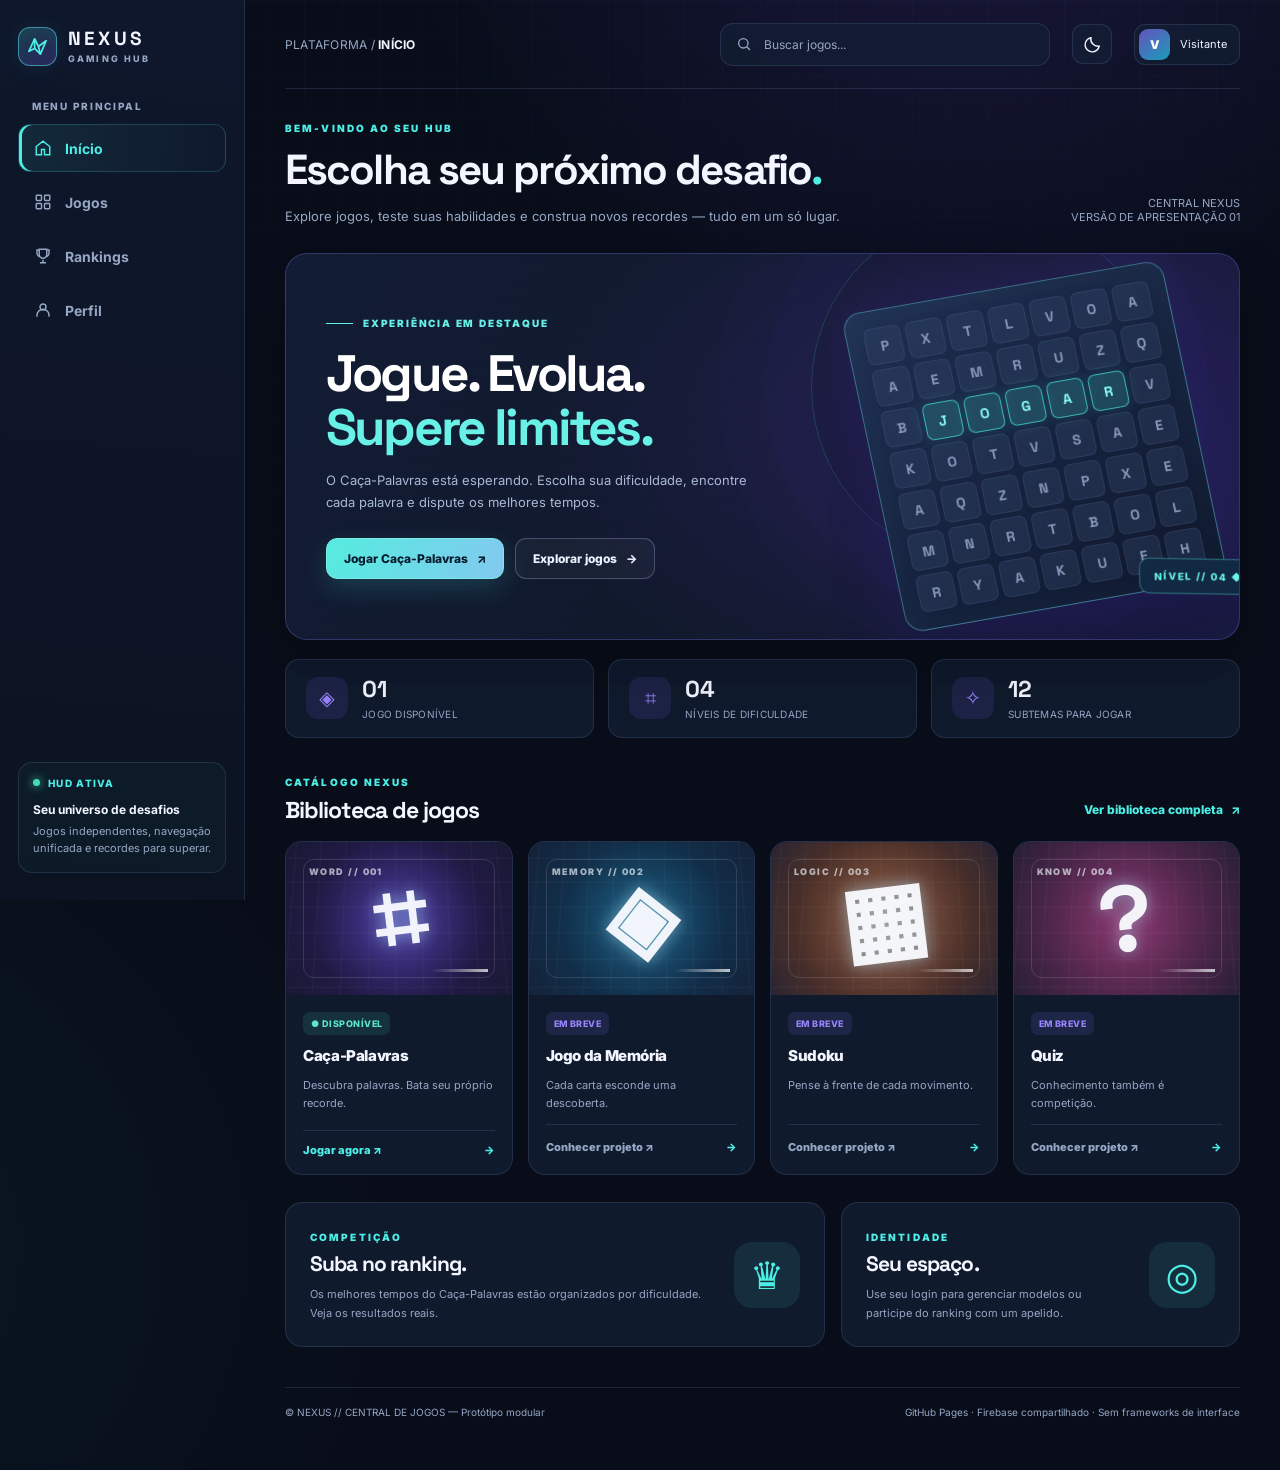
==== index.html @ eb3fa425 "Add files via upload" ====
<!DOCTYPE html>
<html lang="pt-BR" data-mode="dark">
<head>
  <meta charset="UTF-8">
  <meta name="viewport" content="width=device-width, initial-scale=1">
  <meta name="theme-color" content="#080d19">
  <meta name="description" content="Central de Jogos Nexus: desafios, raciocínio e rankings. Jogue Caça-Palavras e conheça os próximos jogos.">
  <title>NEXUS | Central de Jogos</title>
  <link rel="stylesheet" href="./assets/css/hud.css">
  <script>
    // Preserva links antigos de modelos salvos, que antes abriam na raiz.
    const legacy = new URL(location.href);
    if (legacy.searchParams.has('modelo')) {
      const destination = new URL('./jogos/caca-palavras/', legacy);
      destination.search = legacy.search;
      destination.hash = legacy.hash;
      location.replace(destination.href);
    }
  </script>
</head>
<body>
  <div class="shell">
    <aside class="sidebar" aria-label="Navegação principal">
      <a class="logo" href="#inicio" aria-label="NEXUS, voltar ao início">
        <span class="logo-mark" aria-hidden="true">
          <svg viewBox="0 0 24 24" fill="none" stroke-width="1.8" stroke-linejoin="round"><path d="M3 17 9 4l4 8 8-6-6 14-6-6-6 3Z"/><path d="M9 4v10M13 12l2 8"/></svg>
        </span>
        <span class="logo-copy"><strong>NEXUS</strong><small>GAMING HUB</small></span>
      </a>

      <div>
        <div class="side-label">MENU PRINCIPAL</div>
        <nav class="side-menu" aria-label="Seções da central">
          <a class="nav-link active" data-page="inicio" href="#inicio" aria-current="page"><svg viewBox="0 0 24 24"><path d="m3 10 9-7 9 7v11h-7v-7h-4v7H3Z"/></svg> Início</a>
          <a class="nav-link" data-page="jogos" href="#jogos"><svg viewBox="0 0 24 24"><rect x="3" y="3" width="7" height="7" rx="1"/><rect x="14" y="3" width="7" height="7" rx="1"/><rect x="3" y="14" width="7" height="7" rx="1"/><rect x="14" y="14" width="7" height="7" rx="1"/></svg> Jogos</a>
          <a class="nav-link" data-page="ranking" href="#ranking"><svg viewBox="0 0 24 24"><path d="M8 21h8M12 17v4M7 4H4v4a5 5 0 0 0 5 5M17 4h3v4a5 5 0 0 1-5 5M7 3h10v7a5 5 0 0 1-10 0Z"/></svg> Rankings</a>
          <a class="nav-link" data-page="perfil" href="#perfil"><svg viewBox="0 0 24 24"><circle cx="12" cy="8" r="4"/><path d="M4 21v-2a8 8 0 0 1 16 0v2"/></svg> Perfil</a>
        </nav>
      </div>

      <div class="sidebar-foot">
        <div class="online">HUD ATIVA</div>
        <strong>Seu universo de desafios</strong>
        <p>Jogos independentes, navegação unificada e recordes para superar.</p>
      </div>
    </aside>

    <div class="main-panel">
      <header class="topbar">
        <a class="logo mobile-logo" href="#inicio" aria-label="NEXUS, início">
          <span class="logo-mark" aria-hidden="true"><svg viewBox="0 0 24 24" fill="none" stroke-width="1.8"><path d="M3 17 9 4l4 8 8-6-6 14-6-6-6 3Z"/></svg></span>
          <span class="logo-copy"><strong>NEXUS</strong><small>GAMING HUB</small></span>
        </a>
        <div class="breadcrumb">PLATAFORMA <span aria-hidden="true">/</span> <strong id="current-crumb">INÍCIO</strong></div>
        <label class="top-search" for="search-games">
          <svg viewBox="0 0 24 24" aria-hidden="true"><circle cx="11" cy="11" r="7"/><path d="m16 16 5 5"/></svg>
          <input id="search-games" type="search" autocomplete="off" placeholder="Buscar jogos..." aria-label="Buscar jogos no catálogo">
        </label>
        <button class="icon-btn" id="theme-toggle" title="Alternar tema" aria-label="Alternar tema claro ou escuro"><svg viewBox="0 0 24 24" aria-hidden="true"><path d="M20.5 14A9 9 0 0 1 10 3.5 9 9 0 1 0 20.5 14Z"/></svg></button>
        <a class="user-pill" href="#perfil" title="Ver perfil"><span class="avatar" id="mini-avatar">V</span><span id="mini-username">Visitante</span></a>
      </header>

      <main id="content">
        <!-- ===================== INÍCIO ===================== -->
        <section class="page" id="view-inicio" data-view="inicio" aria-labelledby="start-title">
          <div class="welcome-top">
            <div>
              <div class="eyebrow">BEM-VINDO AO SEU HUB</div>
              <h1 class="page-title" id="start-title">Escolha seu próximo desafio<span style="color:var(--cyan)">.</span></h1>
              <p class="page-sub">Explore jogos, teste suas habilidades e construa novos recordes — tudo em um só lugar.</p>
            </div>
            <span class="date-chip">CENTRAL NEXUS<br>VERSÃO DE APRESENTAÇÃO 01</span>
          </div>

          <section class="hero" aria-label="Jogo em destaque">
            <div class="hero-content">
              <div class="hero-kicker"><span></span> EXPERIÊNCIA EM DESTAQUE</div>
              <h2>Jogue. Evolua.<br><em>Supere limites.</em></h2>
              <p>O Caça-Palavras está esperando. Escolha sua dificuldade, encontre cada palavra e dispute os melhores tempos.</p>
              <div class="hero-buttons">
                <a class="btn btn-primary" href="./jogos/caca-palavras/">Jogar Caça-Palavras <span aria-hidden="true">↗</span></a>
                <a class="btn btn-outline" href="#jogos">Explorar jogos <span aria-hidden="true">→</span></a>
              </div>
            </div>
            <div class="hero-scene" aria-hidden="true">
              <div class="hero-board-wrap">
                <div class="hero-board" id="hero-board"></div>
                <div class="board-tag">NÍVEL // 04 <span aria-hidden="true">◆</span></div>
              </div>
            </div>
          </section>

          <div class="stats" aria-label="Números da plataforma">
            <div class="stat"><span class="stat-ico">◈</span><span><strong>01</strong><small>JOGO DISPONÍVEL</small></span></div>
            <div class="stat"><span class="stat-ico">⌗</span><span><strong>04</strong><small>NÍVEIS DE DIFICULDADE</small></span></div>
            <div class="stat"><span class="stat-ico">✧</span><span><strong>12</strong><small>SUBTEMAS PARA JOGAR</small></span></div>
          </div>

          <div class="section-head">
            <div><span class="eyebrow">CATÁLOGO NEXUS</span><h2>Biblioteca de jogos</h2></div>
            <a href="#jogos" class="link-btn">Ver biblioteca completa <span aria-hidden="true">↗</span></a>
          </div>
          <div class="game-grid" id="home-game-grid"></div>

          <div class="home-lower">
            <a class="callout" href="#ranking"><div><span class="eyebrow">COMPETIÇÃO</span><h3>Suba no ranking.</h3><p>Os melhores tempos do Caça-Palavras estão organizados por dificuldade. Veja os resultados reais.</p></div><span class="callout-icon" aria-hidden="true">♛</span></a>
            <a class="callout" href="#perfil"><div><span class="eyebrow">IDENTIDADE</span><h3>Seu espaço.</h3><p>Use seu login para gerenciar modelos ou participe do ranking com um apelido.</p></div><span class="callout-icon" aria-hidden="true">◎</span></a>
          </div>
        </section>

        <!-- ===================== BIBLIOTECA ===================== -->
        <section class="page" id="view-jogos" data-view="jogos" aria-labelledby="games-title" hidden>
          <span class="eyebrow">CATÁLOGO // 004</span>
          <h1 class="page-title" id="games-title">Biblioteca de jogos<span style="color:var(--cyan)">.</span></h1>
          <p class="page-sub">Escolha um jogo disponível ou conheça o que estamos planejando. Cada jogo funciona em seu próprio módulo.</p>
          <div class="filter-row" id="category-filters" aria-label="Filtrar jogos por categoria"></div>
          <p id="catalog-count" class="results-note" aria-live="polite"></p>
          <div class="game-grid" id="catalog-game-grid"></div>
          <div class="empty-box" id="catalog-empty" hidden>Nenhum jogo corresponde à pesquisa. Experimente outra palavra.</div>
        </section>

        <!-- ===================== RANKING ===================== -->
        <section class="page" id="view-ranking" data-view="ranking" aria-labelledby="rank-title" hidden>
          <span class="eyebrow">COMPETIÇÃO // CAÇA-PALAVRAS</span>
          <h1 class="page-title" id="rank-title">Hall da fama<span style="color:var(--cyan)">.</span></h1>
          <p class="page-sub">Consulte os melhores tempos do Caça-Palavras por dificuldade. O placar é consultado no Firebase, sem dados fictícios.</p>
          <div class="rank-controls" id="rank-controls" aria-label="Dificuldade do ranking">
            <button type="button" class="rank-tab" data-level="facil">Fácil</button>
            <button type="button" class="rank-tab active" data-level="medio">Médio</button>
            <button type="button" class="rank-tab" data-level="dificil">Difícil</button>
            <button type="button" class="rank-tab" data-level="extremo">Extremo</button>
          </div>
          <div class="rank-layout">
            <div class="rank-table" aria-live="polite">
              <div class="rank-row head"><span>#</span><span>Participante</span><span style="text-align:right">Tempo</span></div>
              <div id="rank-body"><p class="feedback">Selecione um nível para consultar os recordes.</p></div>
            </div>
            <aside class="rank-note"><span class="eyebrow">COMO PARTICIPAR</span><h3>Seu melhor tempo conta.</h3><p>Entre no Caça-Palavras, escolha um nível, ative o cronômetro e conclua a partida. Depois informe seu apelido para registrar seu melhor resultado.</p><a class="btn btn-primary" href="./jogos/caca-palavras/">Abrir Caça-Palavras ↗</a><button type="button" id="rank-refresh" class="btn" style="margin-left:5px">↻ Atualizar</button><p id="rank-status" class="results-note" role="status"></p></aside>
          </div>
        </section>

        <!-- ===================== PERFIL ===================== -->
        <section class="page" id="view-perfil" data-view="perfil" aria-labelledby="profile-title" hidden>
          <span class="eyebrow">ACESSO // IDENTIDADE</span>
          <h1 class="page-title" id="profile-title">Meu perfil<span style="color:var(--cyan)">.</span></h1>
          <p class="page-sub">A autenticação do Firebase é compartilhada com o Caça-Palavras no mesmo domínio.</p>
          <div class="profile-panel">
            <div class="profile-avatar" id="profile-avatar">V</div>
            <h2 id="profile-name">Visitante</h2>
            <p id="profile-desc">Você pode jogar livremente sem conta. Para salvar modelos, use seu login no Caça-Palavras; para disputar o ranking, basta informar um apelido após vencer com cronômetro.</p>
            <div class="profile-actions"><a href="./jogos/caca-palavras/" class="btn btn-primary">Abrir Caça-Palavras ↗</a><button class="btn" id="profile-refresh" type="button">↻ Consultar sessão</button></div>
            <p class="results-note" id="profile-status" role="status"></p>
          </div>
        </section>
      </main>

      <footer class="footerline"><span>© NEXUS // CENTRAL DE JOGOS — Protótipo modular</span><span>GitHub Pages · Firebase compartilhado · Sem frameworks de interface</span></footer>
    </div>
  </div>

  <dialog id="game-modal" aria-labelledby="modal-title">
    <span class="eyebrow" id="modal-kicker">EXPANSÃO NEXUS</span>
    <h2 id="modal-title">Novo jogo</h2>
    <p id="modal-description"></p>
    <p><strong>Este módulo ainda está em planejamento.</strong> O cartão apresenta o conceito, mas não simula um jogo inexistente.</p>
    <form method="dialog"><button class="btn btn-primary" value="close">Entendido</button></form>
  </dialog>

  <script type="module" src="./assets/js/app.js"></script>
</body>
</html>
---- assets/css/hud.css ----
@import url('https://fonts.googleapis.com/css2?family=Inter:wght@400;500;600;700;800;900&family=Space+Grotesk:wght@400;500;600;700&display=swap');
:root {
  color-scheme: dark;
  --bg: #080d19;
  --panel: #111b2e;
  --panel2:#152039;
  --surface:rgba(19,31,52,.76);
  --border:rgba(122,151,204,.18);
  --text:#f4f6ff;
  --muted:#96a7c4;
  --cyan:#4ceee6;
  --purple:#9983ff;
  --pink:#f970bd;
  --glow:rgba(76,238,230,.18);
  --shadow:0 25px 60px rgba(0,0,0,.20);
}
:root[data-mode='light'] {
  color-scheme:light;
  --bg:#f2f5ff;
  --panel:#ffffff;
  --panel2:#f5f8ff;
  --surface:rgba(255,255,255,.90);
  --border:rgba(70,90,135,.18);
  --text:#14203c;
  --muted:#667999;
  --cyan:#007b83;
  --purple:#6850dc;
  --pink:#ba3380;
  --glow:rgba(53,82,179,.1);
  --shadow:0 15px 35px rgba(24,42,93,.08);
}
* {box-sizing:border-box}
html {scroll-behavior:smooth}
body {
  margin:0; min-height:100vh; font-family:Inter,system-ui,Arial,sans-serif;
  background:var(--bg); color:var(--text); font-size:14px;
  background-image:radial-gradient(ellipse 70% 60% at 75% -14%,rgba(119,77,239,.18),transparent 65%),radial-gradient(ellipse 70% 55% at -18% 85%,rgba(18,216,209,.055),transparent 70%);
}
body::before {
  content:"";position:fixed;inset:0;pointer-events:none;z-index:-1;
  background:linear-gradient(rgba(91,126,209,.035) 1px,transparent 1px),linear-gradient(90deg,rgba(91,126,209,.035) 1px,transparent 1px);
  background-size:38px 38px;mask-image:linear-gradient(to bottom,black,transparent 90%);
}
a {color:inherit;text-decoration:none}
button,input {font:inherit}
button {cursor:pointer}
button:disabled {cursor:default;opacity:.6}
[hidden] {display:none!important}
:focus-visible {outline:2px solid var(--cyan);outline-offset:4px}
button {border:0}
.eyebrow {color:var(--cyan);font-size:10px;font-weight:900;letter-spacing:.21em;text-transform:uppercase}
.logo {display:flex;align-items:center;gap:11px;flex-shrink:0}
.logo-mark {width:39px;height:39px;border:1px solid rgba(94,239,255,.5);border-radius:12px;display:grid;place-items:center;background:linear-gradient(160deg,rgba(76,238,230,.19),rgba(135,77,255,.22));box-shadow:inset 0 0 15px rgba(76,238,230,.06),0 0 25px rgba(76,238,230,.08)}
.logo-mark svg {width:23px;height:23px;stroke:var(--cyan)}
.logo-copy strong {font-family:'Space Grotesk',Inter,sans-serif;font-size:19px;font-weight:700;letter-spacing:.17em;line-height:1;display:block}
.logo-copy small {font-size:9px;font-weight:800;color:var(--muted);letter-spacing:.24em}
.shell {display:grid;grid-template-columns:245px minmax(0,1fr);min-height:100vh}
.sidebar {position:sticky;top:0;height:100vh;padding:27px 18px;display:flex;flex-direction:column;gap:34px;background:linear-gradient(185deg,rgba(15,24,44,.96),rgba(12,19,34,.96));border-right:1px solid var(--border);z-index:5}
:root[data-mode='light'] .sidebar {background:rgba(255,255,255,.95)}
.side-label {color:var(--muted);font-size:10px;letter-spacing:.17em;font-weight:800;padding:0 14px;margin-bottom:12px}
.side-menu {display:grid;gap:6px}
.nav-link {display:flex;align-items:center;gap:13px;padding:14px 15px;border:1px solid transparent;border-radius:12px;color:var(--muted);font-weight:700;transition:background .2s,color .2s,border-color .2s}
.nav-link svg {width:18px;height:18px;stroke:currentColor;fill:none;stroke-width:1.9;flex-shrink:0}
.nav-link:hover {background:rgba(136,129,255,.08);color:var(--text)}
.nav-link.active {color:var(--cyan);border-color:rgba(76,238,230,.19);background:linear-gradient(90deg,rgba(76,238,230,.09),rgba(76,238,230,.015));box-shadow:inset 3px 0 var(--cyan)}
.sidebar-foot {margin-top:auto;border:1px solid var(--border);border-radius:14px;background:rgba(76,238,230,.035);padding:14px}
.sidebar-foot strong {display:block;font-size:12px;margin-bottom:6px}
.sidebar-foot p {color:var(--muted);font-size:11px;line-height:1.6;margin:0}
.online {display:flex;align-items:center;gap:8px;color:var(--cyan);font-size:10px;font-weight:800;letter-spacing:.13em;margin-bottom:13px}
.online::before {content:"";width:7px;height:7px;background:#40deb2;box-shadow:0 0 10px #40deb2;border-radius:50%}
.main-panel {min-width:0;max-width:1500px;width:100%;margin:0 auto;padding:0 40px 52px}
.topbar {height:89px;display:flex;align-items:center;gap:22px;border-bottom:1px solid var(--border)}
.mobile-logo {display:none}
.breadcrumb {font-size:12px;color:var(--muted);letter-spacing:.02em;white-space:nowrap}
.breadcrumb strong {color:var(--text);font-weight:700}
.top-search {display:flex;gap:10px;align-items:center;margin-left:auto;width:min(330px,36vw);padding:12px 15px;background:var(--surface);border:1px solid var(--border);border-radius:13px;color:var(--muted);transition:border-color .2s}
.top-search:focus-within {border-color:var(--cyan)}
.top-search svg {width:16px;height:16px;stroke:currentColor;fill:none;stroke-width:2;flex-shrink:0}
.top-search input {min-width:0;width:100%;background:transparent;border:0;outline:none;color:var(--text);font-size:12px}
.top-search input::placeholder {color:var(--muted)}
.icon-btn {width:40px;height:40px;display:grid;place-items:center;border-radius:11px;color:var(--text);background:var(--surface);border:1px solid var(--border);transition:transform .2s,border-color .2s}
.icon-btn:hover {border-color:var(--cyan);transform:translateY(-2px)}
.icon-btn svg {width:19px;height:19px;stroke:currentColor;stroke-width:1.8;fill:none}
.user-pill {display:flex;align-items:center;gap:10px;padding:4px 12px 4px 4px;background:var(--surface);border:1px solid var(--border);border-radius:11px;color:var(--text);font-size:11px;white-space:nowrap}
.avatar {height:31px;width:31px;display:grid;place-items:center;border-radius:9px;background:linear-gradient(145deg,#6452bd,#1b9dba);font-size:12px;font-weight:900;color:white}
.page {padding-top:33px}
.page-title {font-family:'Space Grotesk',Inter,sans-serif;font-weight:700;letter-spacing:-.045em;font-size:clamp(28px,3.4vw,42px);margin:9px 0 9px}
.page-sub {color:var(--muted);font-size:13px;line-height:1.75;margin:0;max-width:670px}
.welcome-top {display:flex;justify-content:space-between;align-items:end;gap:20px;margin-bottom:25px}
.date-chip {color:var(--muted);font-size:11px;text-align:right;padding-bottom:4px}
.hero {position:relative;overflow:hidden;min-height:340px;border:1px solid rgba(111,117,221,.32);border-radius:22px;background:radial-gradient(ellipse 80% 120% at 81% 47%,rgba(92,45,183,.30),transparent 68%),linear-gradient(120deg,#121c34,#101829 65%,#141a39);box-shadow:var(--shadow);display:grid;grid-template-columns:minmax(0,1.14fr) minmax(260px,.86fr)}
.hero::before {content:"";position:absolute;inset:0;pointer-events:none;background:repeating-linear-gradient(0deg,transparent,transparent 4px,rgba(90,147,237,.018) 5px);}
.hero::after {content:"";position:absolute;width:350px;height:350px;border:1px solid rgba(76,238,230,.17);border-radius:50%;right:8%;top:-11%;box-shadow:0 0 0 46px rgba(85,88,228,.025),0 0 0 94px rgba(85,88,228,.015);pointer-events:none}
.hero-content {position:relative;z-index:2;padding:42px 0 38px 40px;display:flex;flex-direction:column;justify-content:center;align-items:flex-start}
.hero-kicker {display:flex;align-items:center;gap:10px;color:#67eee8;font-weight:900;font-size:10px;letter-spacing:.18em}
.hero-kicker span {display:block;width:27px;height:1px;background:#67eee8}
.hero h2 {font-family:'Space Grotesk',Inter,sans-serif;color:#fff;font-size:clamp(34px,4vw,60px);letter-spacing:-.055em;line-height:1.04;margin:18px 0 15px;max-width:570px}
.hero h2 em {font-style:normal;color:#69f0e7}
.hero p {color:#a9b8d4;line-height:1.7;font-size:13px;max-width:440px;margin:0 0 25px}
.hero-buttons {display:flex;gap:11px;flex-wrap:wrap}
.btn {display:inline-flex;justify-content:center;align-items:center;gap:9px;padding:12px 17px;border-radius:11px;border:1px solid var(--border);background:var(--surface);color:var(--text);font-size:12px;font-weight:800;transition:transform .2s,box-shadow .2s,background .2s}
.btn:hover {transform:translateY(-2px)}
.btn-primary {background:linear-gradient(110deg,#55ecdf,#82c9ef);border-color:#7cebe7;color:#051c2e;box-shadow:0 9px 26px rgba(65,222,217,.18)}
.btn-outline {background:rgba(255,255,255,.035);border-color:rgba(170,184,236,.30);color:#ebf2ff}
.hero-scene {position:relative;z-index:1;display:grid;place-items:center;perspective:900px;min-width:0;overflow:hidden}
.hero-board-wrap {position:relative;transform:rotate(-11deg) skew(1deg,1deg);animation:float 7s ease-in-out infinite;filter:drop-shadow(0 25px 44px rgba(5,0,34,.44));margin:30px}
.hero-board {display:grid;grid-template-columns:repeat(7,1fr);gap:5px;padding:17px;border:1px solid rgba(115,233,253,.40);border-radius:18px;background:linear-gradient(145deg,rgba(32,48,83,.98),rgba(15,23,43,.98));box-shadow:inset 0 0 36px rgba(82,214,255,.05),0 0 65px rgba(124,98,255,.16)}
.hero-board span {height:37px;width:37px;display:grid;place-items:center;border-radius:7px;border:1px solid rgba(126,156,199,.12);background:rgba(52,72,107,.35);font:800 14px 'Space Grotesk',sans-serif;color:#8899bb}
.hero-board span.hit {background:rgba(72,240,228,.18);border:1px solid rgba(72,240,228,.65);color:#8bfff7;box-shadow:0 0 17px rgba(72,240,228,.14)}
.board-tag {position:absolute;bottom:-12px;right:-30px;border:1px solid rgba(88,242,230,.38);background:#122943;color:#68f6ea;border-radius:10px;padding:11px 14px;font:800 10px Inter,sans-serif;letter-spacing:.14em;white-space:nowrap;transform:rotate(11deg)}
.stats {display:grid;grid-template-columns:repeat(3,minmax(0,1fr));gap:14px;margin:19px 0 34px}
.stat {display:flex;align-items:center;gap:14px;border:1px solid var(--border);border-radius:14px;padding:17px 20px;background:var(--surface)}
.stat-ico {width:42px;height:42px;display:grid;place-items:center;border-radius:12px;background:rgba(125,99,234,.13);color:var(--purple);font-size:20px;flex-shrink:0}
.stat strong {font-family:'Space Grotesk',sans-serif;display:block;font-size:23px;line-height:1.1}
.stat small {display:block;color:var(--muted);font-size:10px;letter-spacing:.025em;margin-top:6px}
.section-head {display:flex;align-items:end;justify-content:space-between;gap:12px;margin-bottom:16px}
.section-head h2 {font-family:'Space Grotesk',sans-serif;font-size:23px;letter-spacing:-.04em;margin:6px 0 0}
.section-head .section-caption {font-size:11px;color:var(--muted)}
.link-btn {display:inline-flex;gap:8px;align-items:center;color:var(--cyan);font-size:12px;font-weight:800;border:0;background:none;padding:8px 0}
.game-grid {display:grid;grid-template-columns:repeat(4,minmax(0,1fr));gap:15px}
.game-card {overflow:hidden;border:1px solid var(--border);border-radius:17px;background:var(--surface);transition:transform .22s,border-color .22s,box-shadow .22s;display:flex;flex-direction:column;min-width:0}
.game-card:hover {transform:translateY(-6px);border-color:rgba(129,179,244,.43);box-shadow:0 18px 35px rgba(0,0,0,.17)}
.game-cover {height:153px;position:relative;overflow:hidden;display:grid;place-items:center;isolation:isolate}
.game-cover::before {content:"";position:absolute;inset:0;background:linear-gradient(rgba(255,255,255,.045) 1px,transparent 1px),linear-gradient(90deg,rgba(255,255,255,.045) 1px,transparent 1px);background-size:22px 22px;transform:perspective(300px) rotateX(13deg) scale(1.2);opacity:.6;z-index:-1}
.game-cover::after {content:"";position:absolute;inset:17px;border:1px solid rgba(255,255,255,.13);border-radius:11px;pointer-events:none}
.game-cover.violet {background:radial-gradient(circle at 50% 52%,#4b399f,#211a44 62%,#181832)}
.game-cover.cyan {background:radial-gradient(circle at 50% 52%,#135b78,#122d48 62%,#142138)}
.game-cover.orange {background:radial-gradient(circle at 50% 52%,#91582f,#4b3029 62%,#282332)}
.game-cover.pink {background:radial-gradient(circle at 50% 52%,#8c366b,#482548 62%,#271e34)}
.game-cover .glyph {font-family:'Space Grotesk',sans-serif;font-weight:700;font-size:93px;line-height:1;color:rgba(250,251,255,.95);text-shadow:0 0 16px rgba(173,235,255,.52),0 0 55px rgba(160,148,255,.26);transform:rotate(-7deg)}
.game-cover .mini-code {position:absolute;top:24px;left:23px;color:rgba(244,250,255,.65);font-size:9px;font-weight:900;letter-spacing:.16em}
.game-cover .cover-bar {position:absolute;bottom:23px;right:24px;width:56px;height:3px;background:linear-gradient(90deg,transparent,rgba(255,255,255,.72))}
.game-card-body {padding:17px;display:flex;flex-direction:column;gap:11px;flex:1}
.card-meta {display:flex;align-items:center;justify-content:space-between;gap:6px}
.chip {display:inline-flex;align-items:center;gap:6px;font-weight:800;font-size:9px;letter-spacing:.05em;padding:6px 8px;border-radius:7px;background:rgba(135,132,255,.12);color:var(--purple)}
.chip.live {color:#5de7c9;background:rgba(77,240,190,.11)}
.game-card h3 {font-size:15px;font-weight:850;letter-spacing:-.025em;margin:0}
.game-card p {font-size:11px;line-height:1.65;color:var(--muted);min-height:37px;margin:0}
.game-action {margin-top:auto;display:flex;align-items:center;justify-content:space-between;gap:8px;border-top:1px solid var(--border);padding-top:12px;color:var(--cyan);font-size:11px;font-weight:850}
.game-action button {background:transparent;color:inherit;border:0;font:inherit;padding:3px 0;cursor:pointer;text-align:left}
.game-action .soon {color:var(--muted)}
.home-lower {display:grid;grid-template-columns:minmax(0,1.15fr) minmax(250px,.85fr);gap:16px;margin-top:27px}
.callout {position:relative;overflow:hidden;border:1px solid var(--border);background:var(--surface);border-radius:17px;padding:24px;display:flex;align-items:center;justify-content:space-between;gap:20px}
.callout h3 {font-family:'Space Grotesk',sans-serif;margin:6px 0 8px;font-size:21px;letter-spacing:-.04em}
.callout p {color:var(--muted);line-height:1.7;font-size:11px;max-width:400px;margin:0}
.callout-icon {display:grid;place-items:center;min-width:66px;height:66px;border-radius:18px;background:rgba(75,236,228,.09);font-size:38px;color:var(--cyan)}
.callout:hover {border-color:rgba(76,238,230,.32)}
.footerline {margin-top:40px;padding-top:18px;border-top:1px solid var(--border);display:flex;justify-content:space-between;gap:16px;flex-wrap:wrap;color:var(--muted);font-size:10px}
/* Biblioteca */
.filter-row {display:flex;align-items:center;flex-wrap:wrap;gap:9px;margin:24px 0 19px}
.filter-btn {background:var(--surface);border:1px solid var(--border);border-radius:10px;padding:10px 15px;color:var(--muted);font-size:11px;font-weight:800;transition:background .2s}
.filter-btn.active {color:var(--bg);background:var(--cyan);border-color:var(--cyan)}
.results-note {font-size:11px;color:var(--muted);margin:0 0 14px}
.empty-box {padding:40px 20px;text-align:center;color:var(--muted);border:1px dashed var(--border);border-radius:14px}
/* Ranking */
.rank-controls {display:flex;gap:9px;flex-wrap:wrap;margin:24px 0 18px}
.rank-tab {padding:10px 17px;border:1px solid var(--border);border-radius:10px;background:var(--surface);color:var(--muted);font-weight:800;font-size:12px}
.rank-tab.active {border-color:var(--cyan);color:var(--cyan);background:rgba(76,238,230,.07)}
.rank-layout {display:grid;grid-template-columns:minmax(0,1fr) 280px;gap:18px}
.rank-table {background:var(--surface);border:1px solid var(--border);border-radius:16px;overflow:hidden;min-height:165px}
.rank-row {display:grid;grid-template-columns:55px minmax(0,1fr) 115px;gap:16px;align-items:center;padding:16px 20px;border-bottom:1px solid var(--border)}
.rank-row:last-child {border-bottom:0}
.rank-row strong {font-size:13px}
.rank-row .place {font-size:17px;text-align:center;color:var(--cyan);font-weight:900}
.rank-row small {color:var(--muted);font-size:10px;display:block;margin-top:5px;line-height:1.5}
.rank-row .time {text-align:right;font-weight:900;white-space:nowrap}
.rank-row.head {background:var(--panel2);font-size:10px;color:var(--muted);text-transform:uppercase;letter-spacing:.1em;font-weight:800;min-height:45px;padding:12px 20px}
.rank-note {background:var(--surface);border:1px solid var(--border);border-radius:16px;padding:20px;align-self:start}
.rank-note h3 {font-family:'Space Grotesk',sans-serif;font-size:18px;margin:8px 0 10px}
.rank-note p {color:var(--muted);font-size:12px;line-height:1.7}
.feedback {padding:24px;color:var(--muted);font-size:12px;line-height:1.7}
.feedback.error {color:#ff98b5}
/* Perfil */
.profile-panel {max-width:680px;border:1px solid var(--border);border-radius:18px;padding:28px;background:var(--surface);margin-top:23px}
.profile-avatar {height:65px;width:65px;border-radius:18px;background:linear-gradient(130deg,#5b42a7,#1e7e9b);color:white;display:grid;place-items:center;font-size:25px;font-weight:900;margin-bottom:19px}
.profile-panel h2 {font-size:22px;margin:0 0 8px}
.profile-panel p {color:var(--muted);line-height:1.7;font-size:12px}
.profile-actions {display:flex;flex-wrap:wrap;gap:10px;margin-top:22px}
/* Modal */
dialog {width:min(500px,calc(100vw - 28px));background:var(--panel);color:var(--text);border:1px solid rgba(117,229,241,.28);border-radius:20px;box-shadow:0 30px 120px rgba(0,0,0,.5);padding:30px}
dialog::backdrop {background:rgba(1,5,14,.76);backdrop-filter:blur(5px)}
dialog h2 {font-family:'Space Grotesk',sans-serif;font-size:27px;margin:11px 0}
dialog p {color:var(--muted);line-height:1.7;font-size:12px}
dialog .btn {margin-top:14px}
/* Adaptativo */
@media(max-width:1200px) {
  .main-panel {padding:0 27px 40px}
  .game-grid {grid-template-columns:repeat(2,minmax(0,1fr))}
  .game-cover {height:160px}
}
@media(max-width:850px) {
  .shell {display:block}
  .sidebar {position:relative;height:auto;padding:17px 22px;gap:12px;border-right:0;border-bottom:1px solid var(--border)}
  .sidebar>.logo {display:none}
  .side-label,.sidebar-foot {display:none}
  .side-menu {display:flex;gap:5px;overflow:auto}
  .nav-link {padding:10px 12px;white-space:nowrap;font-size:11px}
  .nav-link svg {width:15px;height:15px}
  .main-panel {padding:0 23px 40px}
  .topbar {height:73px}
  .mobile-logo {display:flex}
  .breadcrumb {display:none}
  .top-search {margin-left:auto}
}
@media(max-width:640px) {
  .main-panel {padding:0 15px 34px}
  .topbar {gap:9px}
  .mobile-logo .logo-copy {display:none}
  .mobile-logo .logo-mark {height:36px;width:36px}
  .top-search {width:100%;flex:1;padding:10px}
  .top-search input {font-size:11px}
  .user-pill span:last-child {display:none}
  .user-pill {padding:4px}
  .user-pill .avatar {height:28px;width:28px}
  .icon-btn {height:37px;width:37px}
  .page {padding-top:25px}
  .welcome-top {align-items:start}
  .date-chip {display:none}
  .hero {grid-template-columns:1fr;min-height:0}
  .hero-content {padding:28px 24px}
  .hero h2 {font-size:39px}
  .hero-scene {height:230px;margin-top:-28px}
  .hero-board-wrap {transform:scale(.73) rotate(-10deg);margin:0}
  .stats {grid-template-columns:1fr;gap:9px}
  .stat {padding:13px 17px}
  .game-grid {grid-template-columns:repeat(2,minmax(0,1fr));gap:10px}
  .game-cover {height:135px}
  .game-cover .glyph {font-size:75px}
  .game-card-body {padding:12px;gap:8px}
  .game-card h3 {font-size:13px}
  .game-card p {font-size:10px}
  .home-lower,.rank-layout {grid-template-columns:1fr}
  .callout {padding:18px}
  .rank-row {grid-template-columns:36px minmax(0,1fr) 70px;gap:7px;padding:13px 11px}
  .rank-row .time {font-size:12px}
}
@media(max-width:380px) {
  .game-grid {grid-template-columns:1fr}
  .game-cover {height:150px}
  .nav-link {font-size:10px;gap:7px}
}
@keyframes float {50% {transform:translateY(-12px) rotate(-11deg) skew(1deg,1deg)}}
@media(prefers-reduced-motion:reduce) {*,*::before,*::after {scroll-behavior:auto!important;animation-duration:.01ms!important;transition-duration:.01ms!important}}
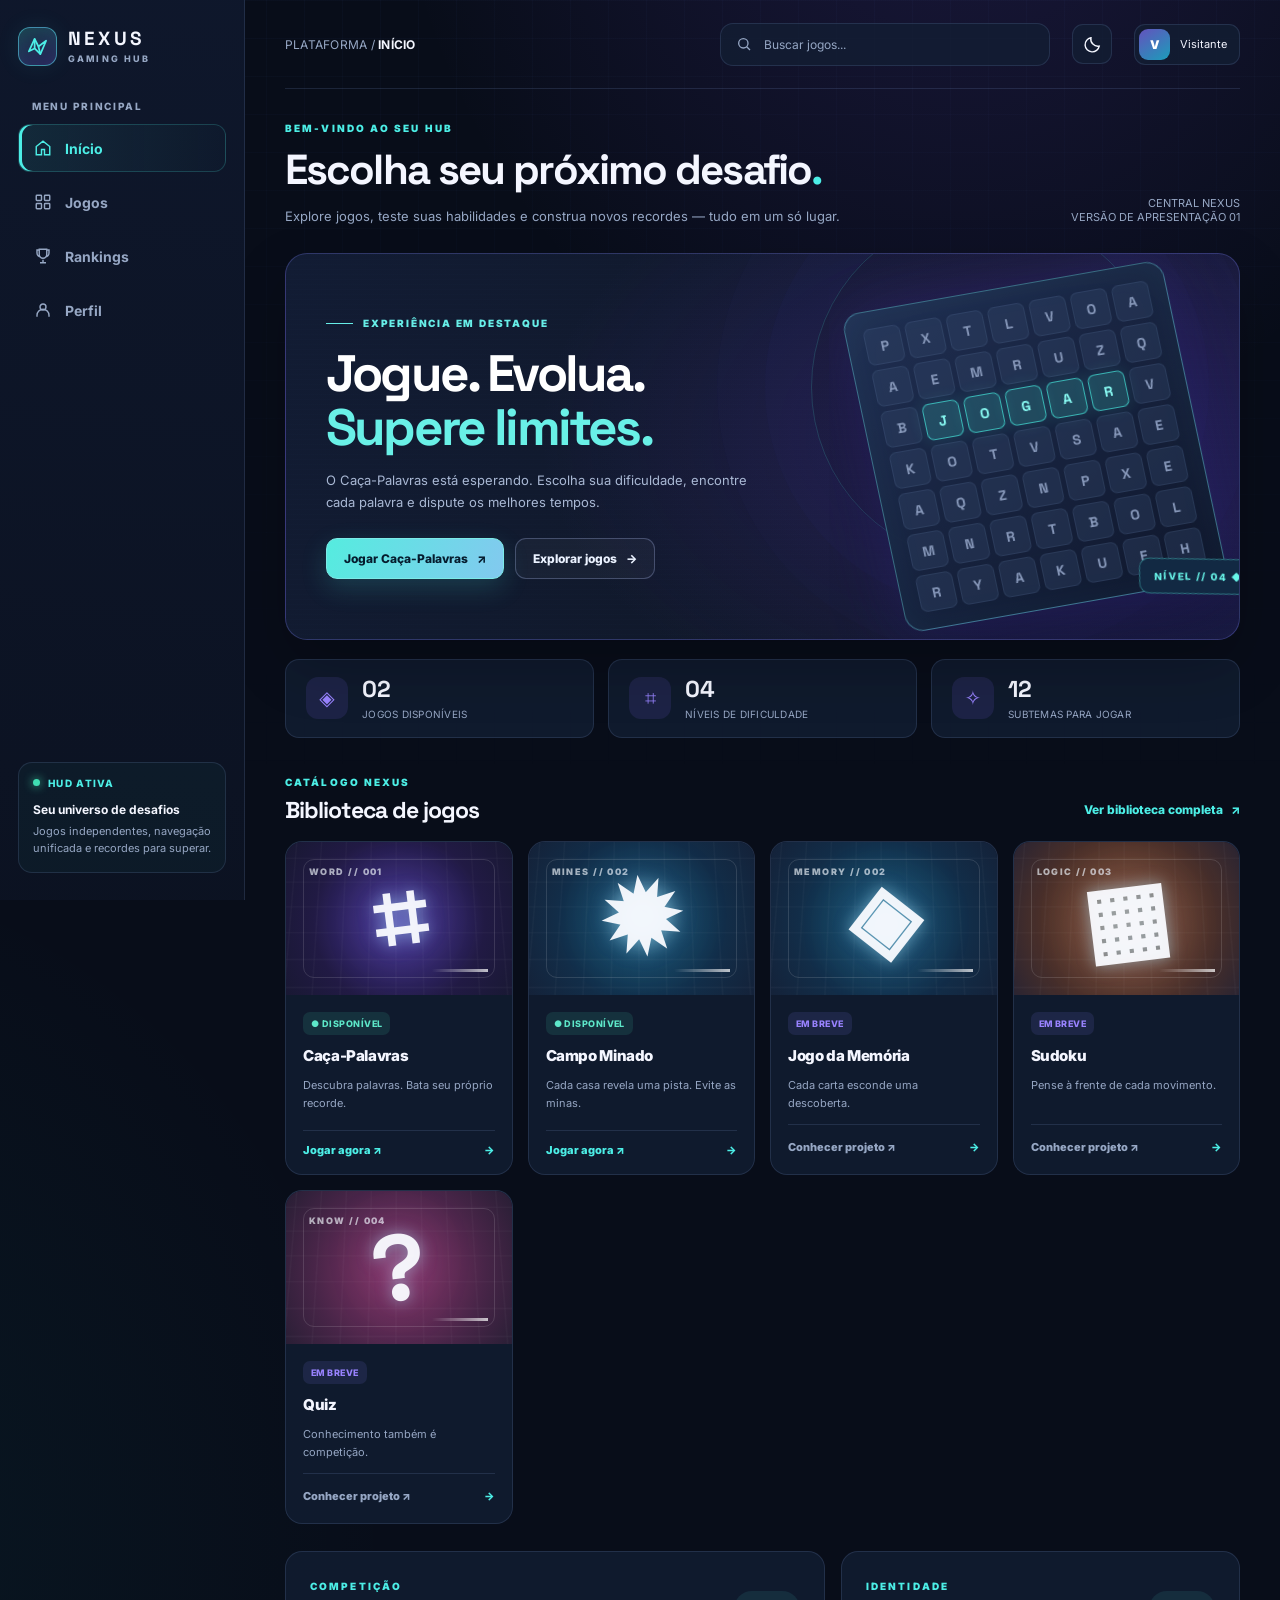
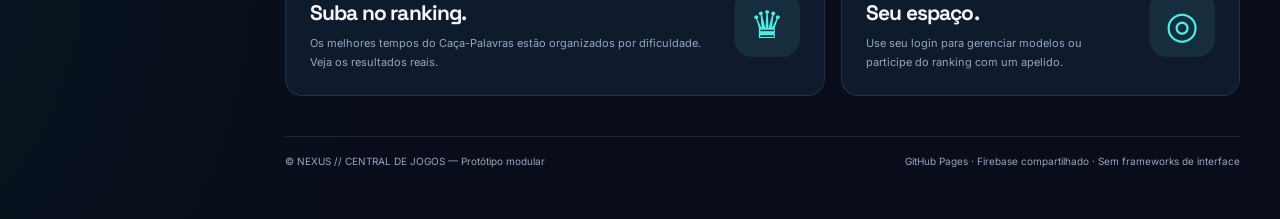
==== commit 61618b81: "Add files via upload" ====
--- a/index.html
+++ b/index.html
@@ -4,7 +4,7 @@
   <meta charset="UTF-8">
   <meta name="viewport" content="width=device-width, initial-scale=1">
   <meta name="theme-color" content="#080d19">
-  <meta name="description" content="Central de Jogos Nexus: desafios, raciocínio e rankings. Jogue Caça-Palavras e conheça os próximos jogos.">
+  <meta name="description" content="Central de Jogos Nexus: desafios, raciocínio e rankings. Jogue Caça-Palavras e Campo Minado e conheça os próximos jogos.">
   <title>NEXUS | Central de Jogos</title>
   <link rel="stylesheet" href="./assets/css/hud.css">
   <script>
@@ -91,7 +91,7 @@
           </section>
 
           <div class="stats" aria-label="Números da plataforma">
-            <div class="stat"><span class="stat-ico">◈</span><span><strong>01</strong><small>JOGO DISPONÍVEL</small></span></div>
+            <div class="stat"><span class="stat-ico">◈</span><span><strong>02</strong><small>JOGOS DISPONÍVEIS</small></span></div>
             <div class="stat"><span class="stat-ico">⌗</span><span><strong>04</strong><small>NÍVEIS DE DIFICULDADE</small></span></div>
             <div class="stat"><span class="stat-ico">✧</span><span><strong>12</strong><small>SUBTEMAS PARA JOGAR</small></span></div>
           </div>
@@ -110,7 +110,7 @@
 
         <!-- ===================== BIBLIOTECA ===================== -->
         <section class="page" id="view-jogos" data-view="jogos" aria-labelledby="games-title" hidden>
-          <span class="eyebrow">CATÁLOGO // 004</span>
+          <span class="eyebrow">CATÁLOGO // 005</span>
           <h1 class="page-title" id="games-title">Biblioteca de jogos<span style="color:var(--cyan)">.</span></h1>
           <p class="page-sub">Escolha um jogo disponível ou conheça o que estamos planejando. Cada jogo funciona em seu próprio módulo.</p>
           <div class="filter-row" id="category-filters" aria-label="Filtrar jogos por categoria"></div>
@@ -121,9 +121,13 @@
 
         <!-- ===================== RANKING ===================== -->
         <section class="page" id="view-ranking" data-view="ranking" aria-labelledby="rank-title" hidden>
-          <span class="eyebrow">COMPETIÇÃO // CAÇA-PALAVRAS</span>
+          <span class="eyebrow">COMPETIÇÃO // MULTIJOGOS</span>
           <h1 class="page-title" id="rank-title">Hall da fama<span style="color:var(--cyan)">.</span></h1>
-          <p class="page-sub">Consulte os melhores tempos do Caça-Palavras por dificuldade. O placar é consultado no Firebase, sem dados fictícios.</p>
+          <p class="page-sub">Consulte os recordes do Caça-Palavras e Campo Minado. Cada jogo possui sua própria classificação no Firebase.</p>
+          <div class="rank-game-controls" id="rank-game-controls" aria-label="Selecione o jogo do ranking">
+            <button type="button" class="rank-game-btn active" data-rank-game="caca-palavras" aria-pressed="true">⌗ Caça-Palavras</button>
+            <button type="button" class="rank-game-btn" data-rank-game="campo-minado" aria-pressed="false">✹ Campo Minado</button>
+          </div>
           <div class="rank-controls" id="rank-controls" aria-label="Dificuldade do ranking">
             <button type="button" class="rank-tab" data-level="facil">Fácil</button>
             <button type="button" class="rank-tab active" data-level="medio">Médio</button>
@@ -135,7 +139,7 @@
               <div class="rank-row head"><span>#</span><span>Participante</span><span style="text-align:right">Tempo</span></div>
               <div id="rank-body"><p class="feedback">Selecione um nível para consultar os recordes.</p></div>
             </div>
-            <aside class="rank-note"><span class="eyebrow">COMO PARTICIPAR</span><h3>Seu melhor tempo conta.</h3><p>Entre no Caça-Palavras, escolha um nível, ative o cronômetro e conclua a partida. Depois informe seu apelido para registrar seu melhor resultado.</p><a class="btn btn-primary" href="./jogos/caca-palavras/">Abrir Caça-Palavras ↗</a><button type="button" id="rank-refresh" class="btn" style="margin-left:5px">↻ Atualizar</button><p id="rank-status" class="results-note" role="status"></p></aside>
+            <aside class="rank-note"><span class="eyebrow">COMO PARTICIPAR</span><h3>Seu melhor tempo conta.</h3><p>Escolha um dos jogos, ative o cronômetro e vença uma partida. Depois informe um apelido para registrar seu melhor resultado.</p><a class="btn btn-primary" id="rank-game-link" href="./jogos/caca-palavras/">Abrir Caça-Palavras ↗</a><button type="button" id="rank-refresh" class="btn" style="margin-left:5px">↻ Atualizar</button><p id="rank-status" class="results-note" role="status"></p></aside>
           </div>
         </section>
 
--- a/assets/css/hud.css
+++ b/assets/css/hud.css
@@ -241,3 +241,8 @@
 }
 @keyframes float {50% {transform:translateY(-12px) rotate(-11deg) skew(1deg,1deg)}}
 @media(prefers-reduced-motion:reduce) {*,*::before,*::after {scroll-behavior:auto!important;animation-duration:.01ms!important;transition-duration:.01ms!important}}
+
+/* Alternância de jogos no Hall da Fama */
+.rank-game-controls{display:flex;flex-wrap:wrap;gap:9px;margin:22px 0 12px}
+.rank-game-btn{background:rgba(17,35,56,.9);border:1px solid var(--line,#2e465e);color:var(--muted,#a0b5ca);border-radius:10px;padding:11px 17px;font:800 13px system-ui,sans-serif;cursor:pointer}
+.rank-game-btn:hover,.rank-game-btn.active{border-color:var(--cyan,#57eee2);color:var(--cyan,#57eee2);background:rgba(76,238,230,.08)}
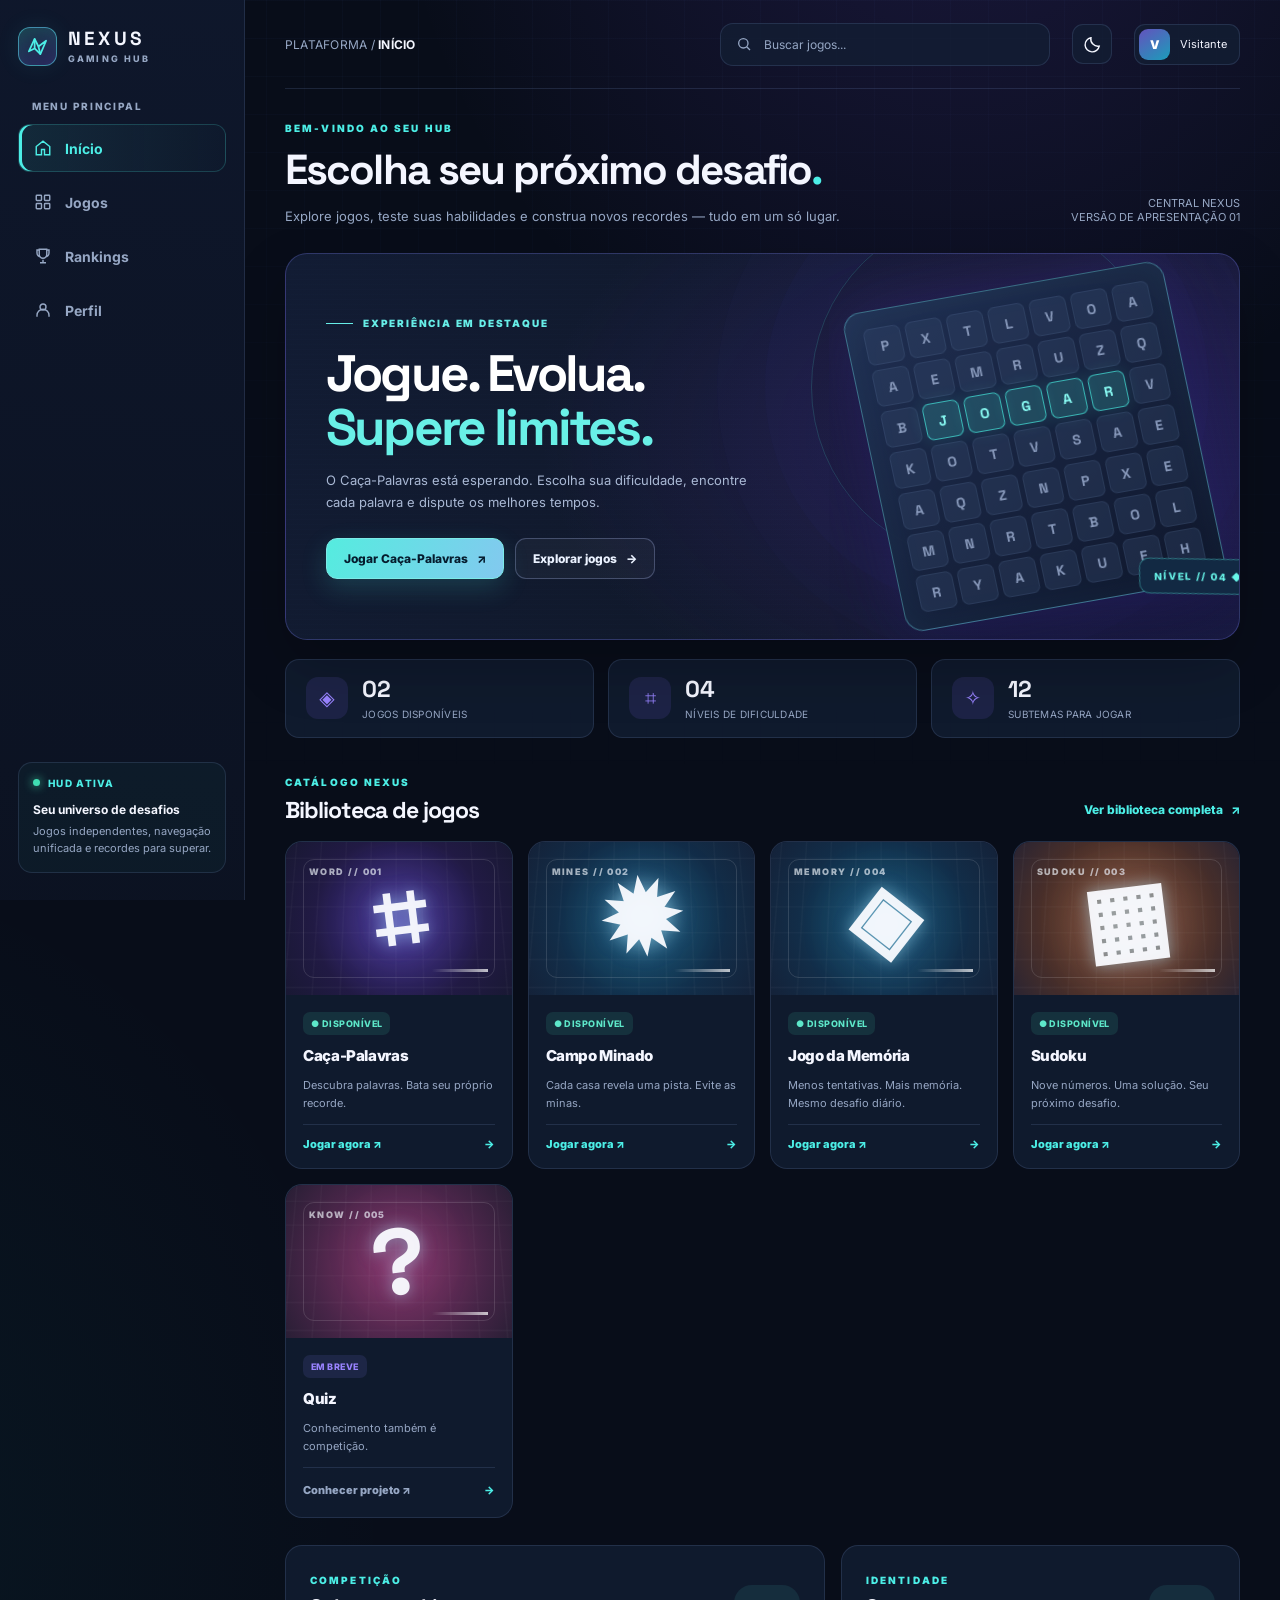
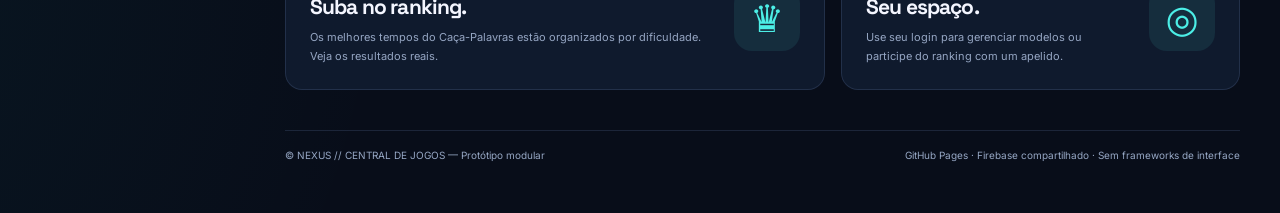
==== commit 22aa932f: "Add files via upload" ====
--- a/index.html
+++ b/index.html
@@ -127,6 +127,8 @@
           <div class="rank-game-controls" id="rank-game-controls" aria-label="Selecione o jogo do ranking">
             <button type="button" class="rank-game-btn active" data-rank-game="caca-palavras" aria-pressed="true">⌗ Caça-Palavras</button>
             <button type="button" class="rank-game-btn" data-rank-game="campo-minado" aria-pressed="false">✹ Campo Minado</button>
+            <button type="button" class="rank-game-btn" data-rank-game="sudoku" aria-pressed="false">▦ Sudoku diário</button>
+            <button type="button" class="rank-game-btn" data-rank-game="memoria" aria-pressed="false">◈ Memória diário</button>
           </div>
           <div class="rank-controls" id="rank-controls" aria-label="Dificuldade do ranking">
             <button type="button" class="rank-tab" data-level="facil">Fácil</button>
@@ -136,10 +138,10 @@
           </div>
           <div class="rank-layout">
             <div class="rank-table" aria-live="polite">
-              <div class="rank-row head"><span>#</span><span>Participante</span><span style="text-align:right">Tempo</span></div>
+              <div class="rank-row head"><span>#</span><span>Participante</span><span id="rank-score-label" style="text-align:right">Tempo</span></div>
               <div id="rank-body"><p class="feedback">Selecione um nível para consultar os recordes.</p></div>
             </div>
-            <aside class="rank-note"><span class="eyebrow">COMO PARTICIPAR</span><h3>Seu melhor tempo conta.</h3><p>Escolha um dos jogos, ative o cronômetro e vença uma partida. Depois informe um apelido para registrar seu melhor resultado.</p><a class="btn btn-primary" id="rank-game-link" href="./jogos/caca-palavras/">Abrir Caça-Palavras ↗</a><button type="button" id="rank-refresh" class="btn" style="margin-left:5px">↻ Atualizar</button><p id="rank-status" class="results-note" role="status"></p></aside>
+            <aside class="rank-note"><span class="eyebrow">COMO PARTICIPAR</span><h3 id="rank-help-title">Seu melhor tempo conta.</h3><p id="rank-help-text">Escolha um jogo e conclua a partida com cronômetro. No Sudoku, apenas o desafio diário sem dicas ou conferências entra no ranking, com um registro por dia e dificuldade.</p><a class="btn btn-primary" id="rank-game-link" href="./jogos/caca-palavras/">Abrir Caça-Palavras ↗</a><button type="button" id="rank-refresh" class="btn" style="margin-left:5px">↻ Atualizar</button><p id="rank-status" class="results-note" role="status"></p></aside>
           </div>
         </section>
 
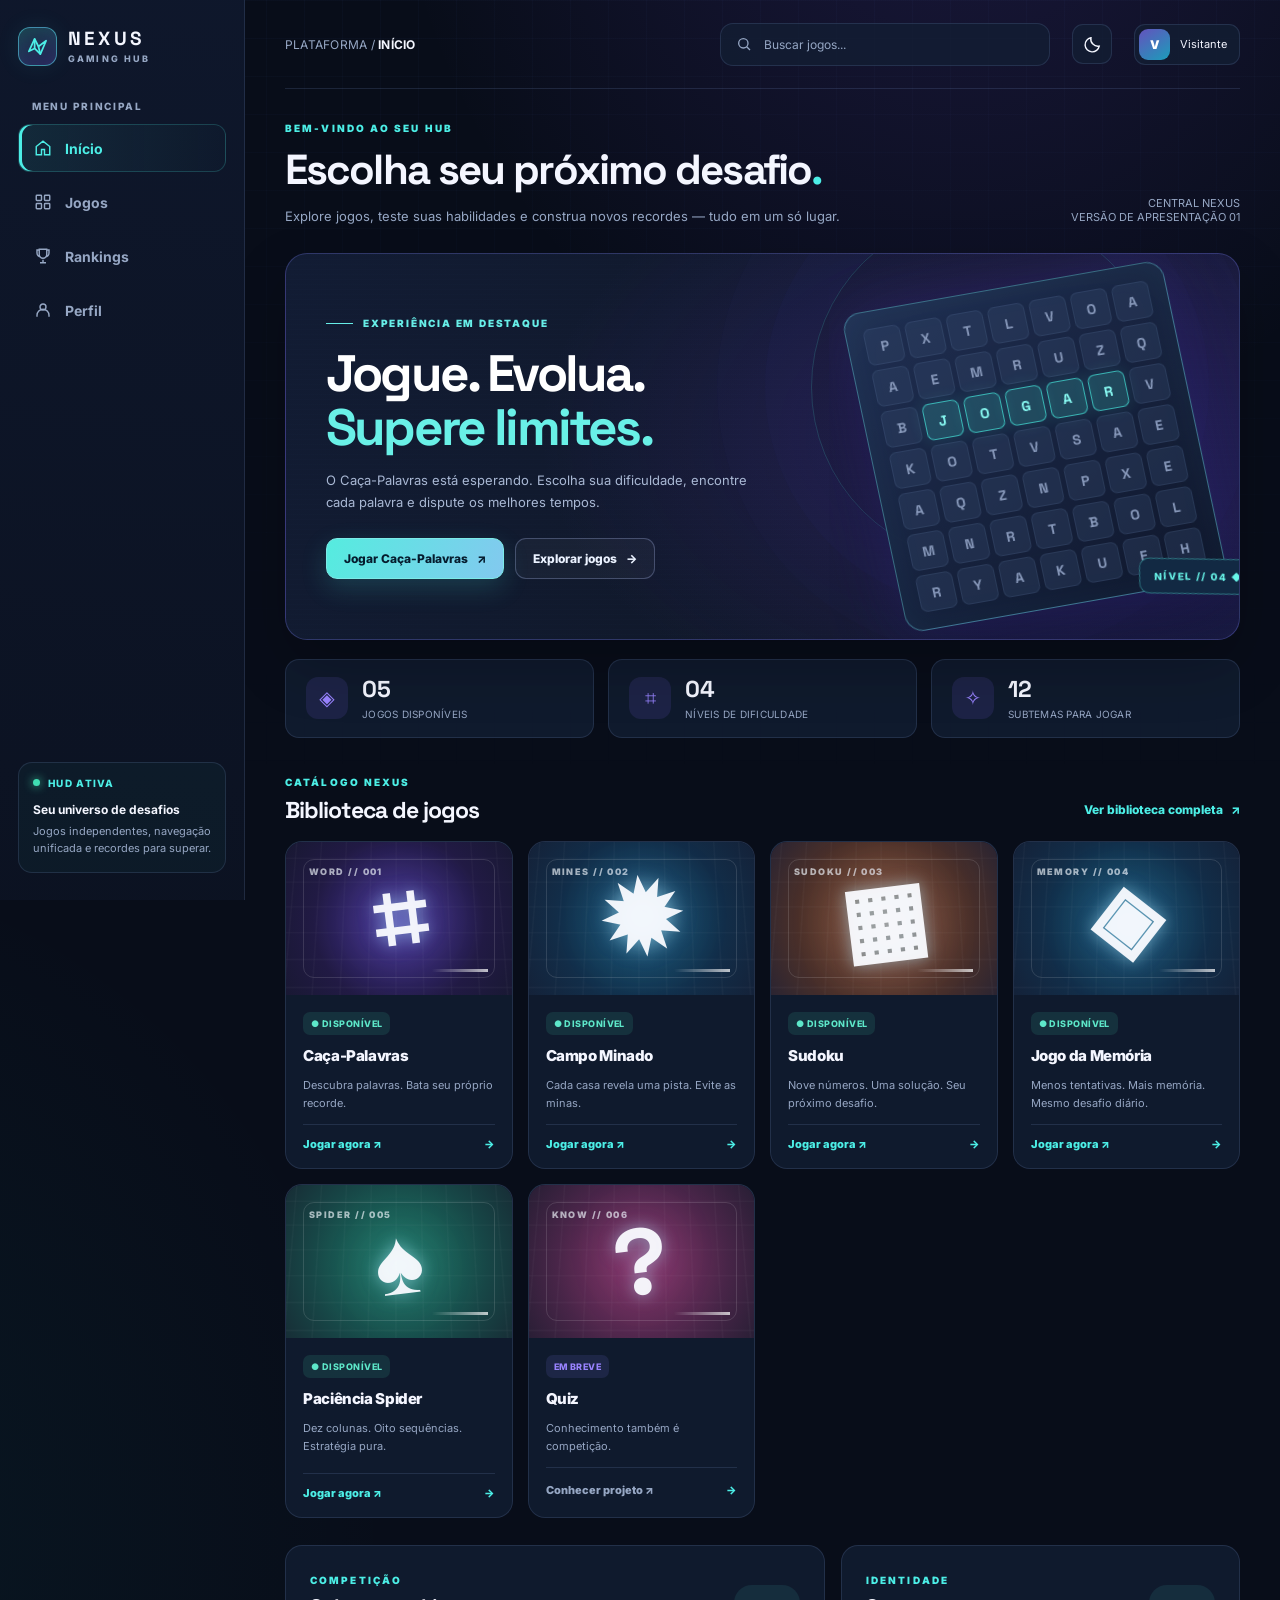
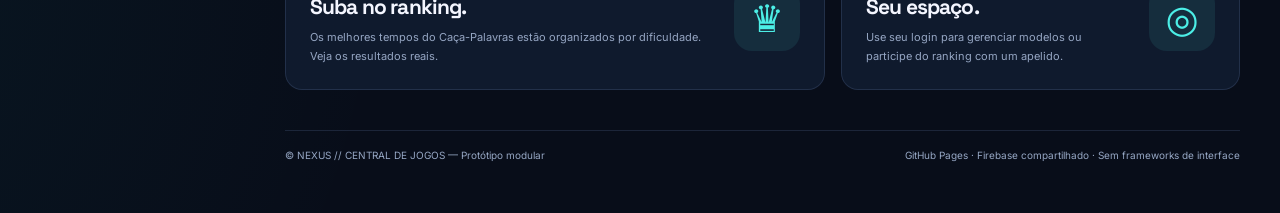
==== commit 45d4a796: "Add files via upload" ====
--- a/index.html
+++ b/index.html
@@ -4,7 +4,7 @@
   <meta charset="UTF-8">
   <meta name="viewport" content="width=device-width, initial-scale=1">
   <meta name="theme-color" content="#080d19">
-  <meta name="description" content="Central de Jogos Nexus: desafios, raciocínio e rankings. Jogue Caça-Palavras e Campo Minado e conheça os próximos jogos.">
+  <meta name="description" content="Central de Jogos Nexus: desafios, raciocínio e rankings. Explore Caça-Palavras, Campo Minado, Sudoku, Memória e Paciência Spider.">
   <title>NEXUS | Central de Jogos</title>
   <link rel="stylesheet" href="./assets/css/hud.css">
   <script>
@@ -91,7 +91,7 @@
           </section>
 
           <div class="stats" aria-label="Números da plataforma">
-            <div class="stat"><span class="stat-ico">◈</span><span><strong>02</strong><small>JOGOS DISPONÍVEIS</small></span></div>
+            <div class="stat"><span class="stat-ico">◈</span><span><strong>05</strong><small>JOGOS DISPONÍVEIS</small></span></div>
             <div class="stat"><span class="stat-ico">⌗</span><span><strong>04</strong><small>NÍVEIS DE DIFICULDADE</small></span></div>
             <div class="stat"><span class="stat-ico">✧</span><span><strong>12</strong><small>SUBTEMAS PARA JOGAR</small></span></div>
           </div>
@@ -110,7 +110,7 @@
 
         <!-- ===================== BIBLIOTECA ===================== -->
         <section class="page" id="view-jogos" data-view="jogos" aria-labelledby="games-title" hidden>
-          <span class="eyebrow">CATÁLOGO // 005</span>
+          <span class="eyebrow">CATÁLOGO // 006</span>
           <h1 class="page-title" id="games-title">Biblioteca de jogos<span style="color:var(--cyan)">.</span></h1>
           <p class="page-sub">Escolha um jogo disponível ou conheça o que estamos planejando. Cada jogo funciona em seu próprio módulo.</p>
           <div class="filter-row" id="category-filters" aria-label="Filtrar jogos por categoria"></div>
@@ -123,12 +123,13 @@
         <section class="page" id="view-ranking" data-view="ranking" aria-labelledby="rank-title" hidden>
           <span class="eyebrow">COMPETIÇÃO // MULTIJOGOS</span>
           <h1 class="page-title" id="rank-title">Hall da fama<span style="color:var(--cyan)">.</span></h1>
-          <p class="page-sub">Consulte os recordes do Caça-Palavras e Campo Minado. Cada jogo possui sua própria classificação no Firebase.</p>
+          <p class="page-sub">Consulte os rankings dos cinco jogos. Cada modalidade mantém sua própria classificação no Firebase.</p>
           <div class="rank-game-controls" id="rank-game-controls" aria-label="Selecione o jogo do ranking">
             <button type="button" class="rank-game-btn active" data-rank-game="caca-palavras" aria-pressed="true">⌗ Caça-Palavras</button>
             <button type="button" class="rank-game-btn" data-rank-game="campo-minado" aria-pressed="false">✹ Campo Minado</button>
             <button type="button" class="rank-game-btn" data-rank-game="sudoku" aria-pressed="false">▦ Sudoku diário</button>
             <button type="button" class="rank-game-btn" data-rank-game="memoria" aria-pressed="false">◈ Memória diário</button>
+            <button type="button" class="rank-game-btn" data-rank-game="paciencia-spider" aria-pressed="false">♠ Spider diário</button>
           </div>
           <div class="rank-controls" id="rank-controls" aria-label="Dificuldade do ranking">
             <button type="button" class="rank-tab" data-level="facil">Fácil</button>
--- a/assets/css/hud.css
+++ b/assets/css/hud.css
@@ -246,3 +246,6 @@
 .rank-game-controls{display:flex;flex-wrap:wrap;gap:9px;margin:22px 0 12px}
 .rank-game-btn{background:rgba(17,35,56,.9);border:1px solid var(--line,#2e465e);color:var(--muted,#a0b5ca);border-radius:10px;padding:11px 17px;font:800 13px system-ui,sans-serif;cursor:pointer}
 .rank-game-btn:hover,.rank-game-btn.active{border-color:var(--cyan,#57eee2);color:var(--cyan,#57eee2);background:rgba(76,238,230,.08)}
+
+/* Identidade própria do Spider: neon esmeralda. */
+.game-cover.green{background:radial-gradient(circle at 50% 52%,#1e806a,#174747 63%,#172c35)}
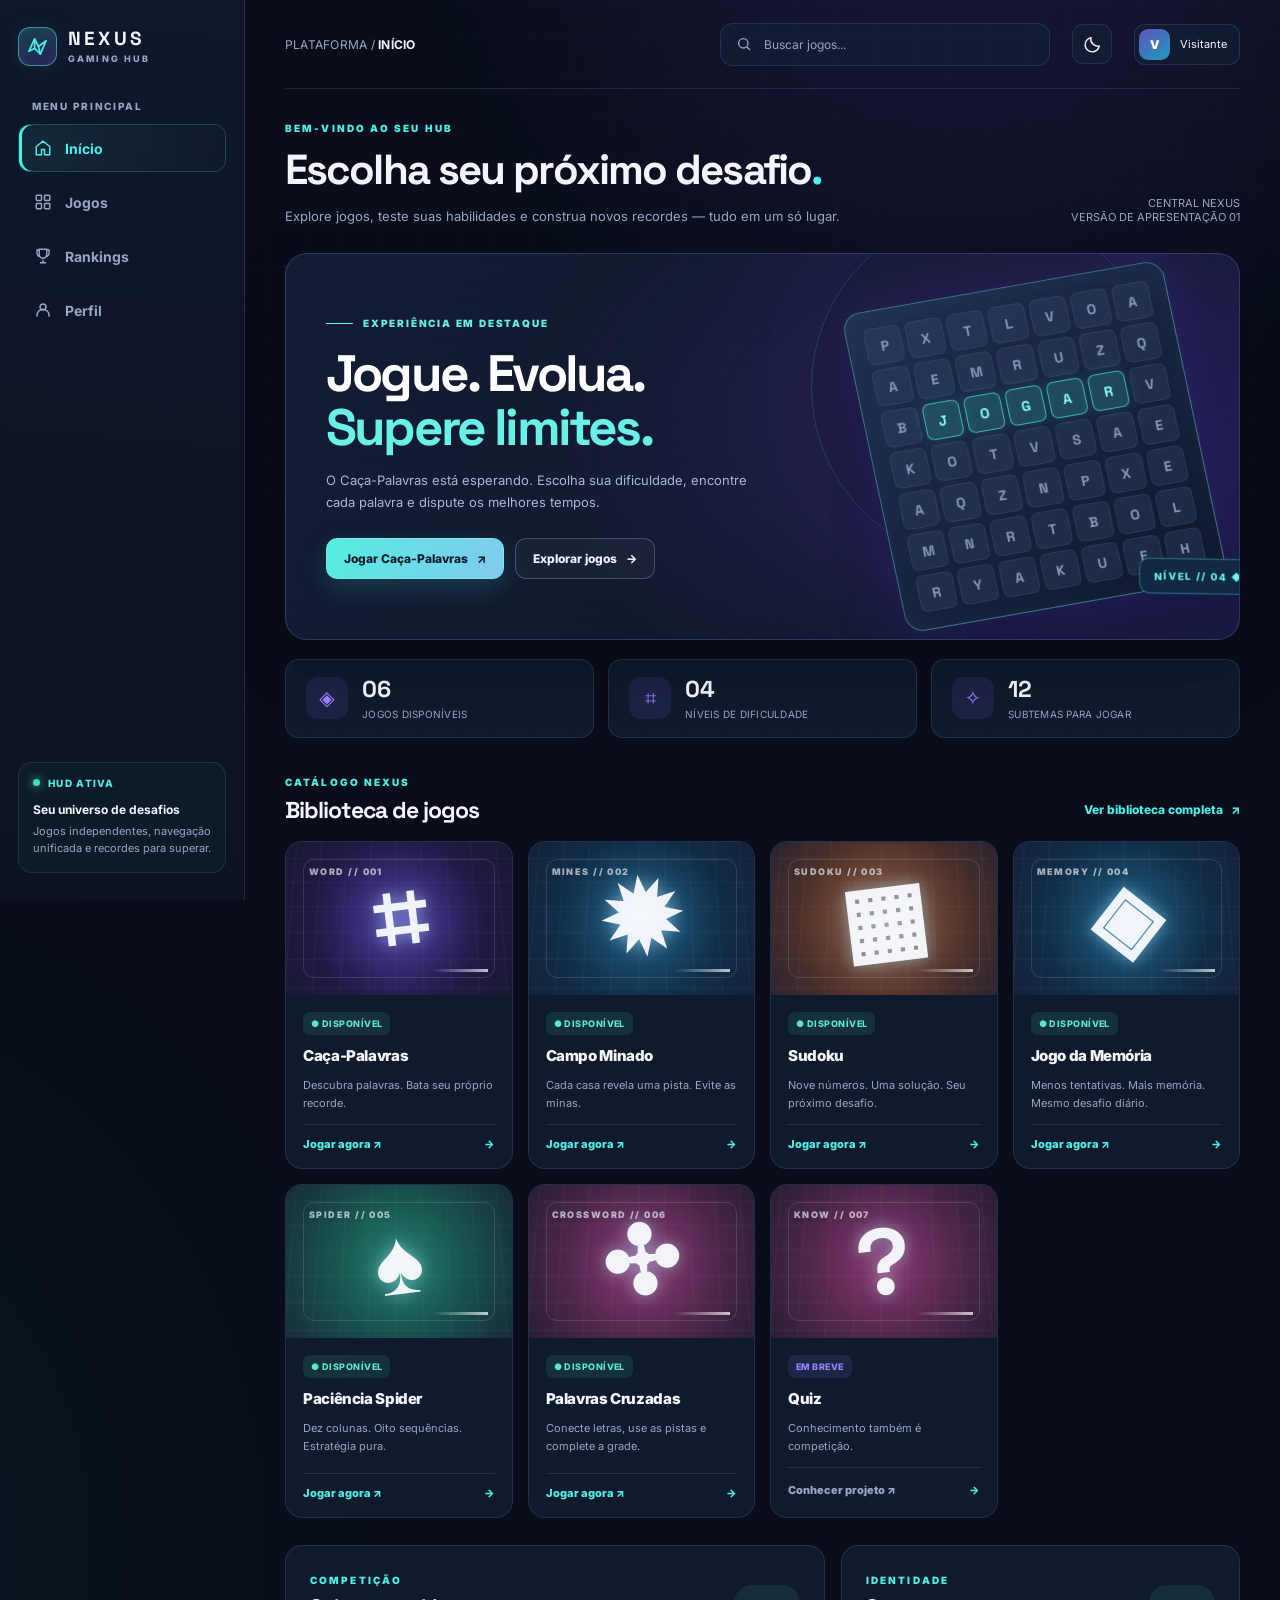
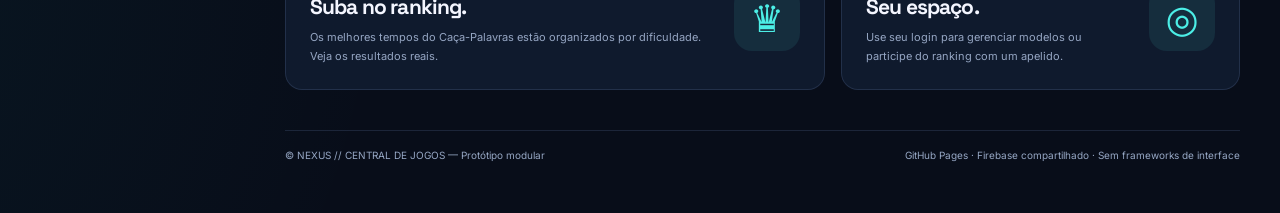
==== commit 5582dc02: "Add files via upload" ====
--- a/index.html
+++ b/index.html
@@ -91,7 +91,7 @@
           </section>
 
           <div class="stats" aria-label="Números da plataforma">
-            <div class="stat"><span class="stat-ico">◈</span><span><strong>05</strong><small>JOGOS DISPONÍVEIS</small></span></div>
+            <div class="stat"><span class="stat-ico">◈</span><span><strong>06</strong><small>JOGOS DISPONÍVEIS</small></span></div>
             <div class="stat"><span class="stat-ico">⌗</span><span><strong>04</strong><small>NÍVEIS DE DIFICULDADE</small></span></div>
             <div class="stat"><span class="stat-ico">✧</span><span><strong>12</strong><small>SUBTEMAS PARA JOGAR</small></span></div>
           </div>
@@ -110,7 +110,7 @@
 
         <!-- ===================== BIBLIOTECA ===================== -->
         <section class="page" id="view-jogos" data-view="jogos" aria-labelledby="games-title" hidden>
-          <span class="eyebrow">CATÁLOGO // 006</span>
+          <span class="eyebrow">CATÁLOGO // 007</span>
           <h1 class="page-title" id="games-title">Biblioteca de jogos<span style="color:var(--cyan)">.</span></h1>
           <p class="page-sub">Escolha um jogo disponível ou conheça o que estamos planejando. Cada jogo funciona em seu próprio módulo.</p>
           <div class="filter-row" id="category-filters" aria-label="Filtrar jogos por categoria"></div>
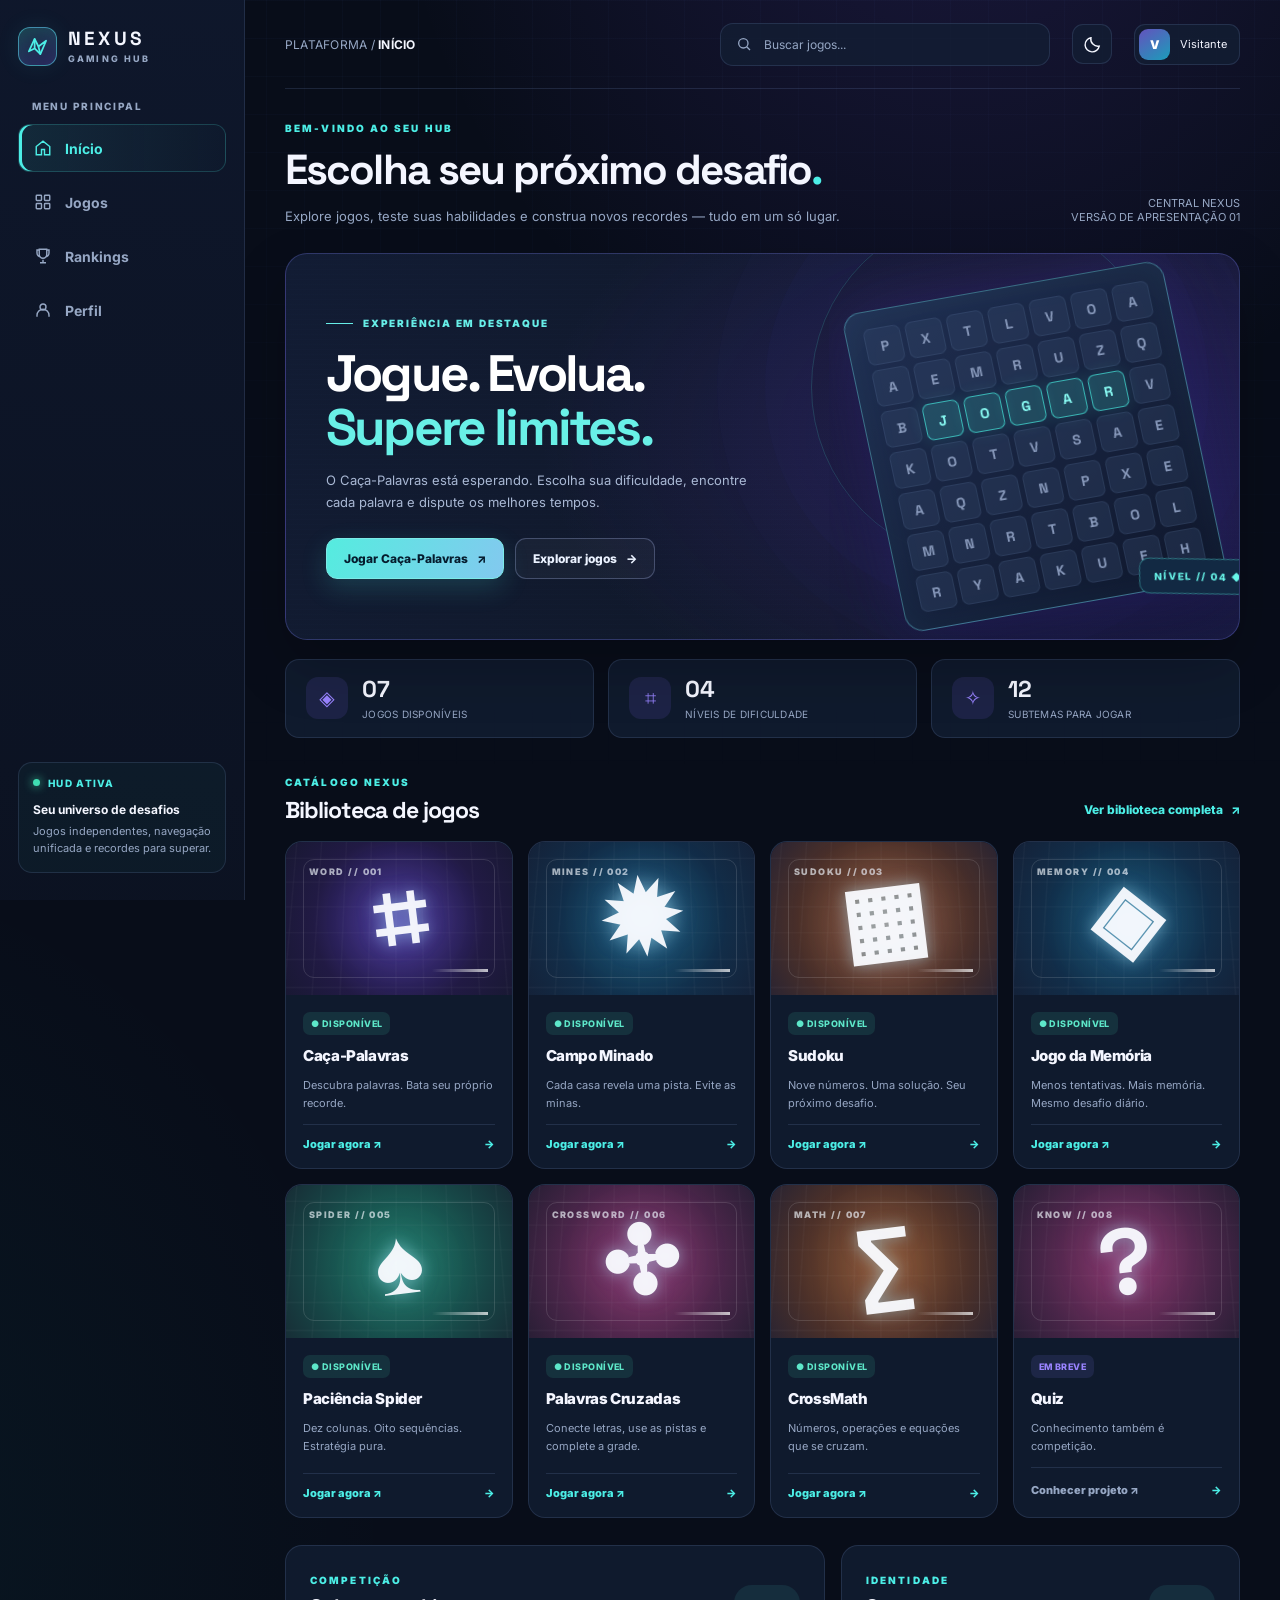
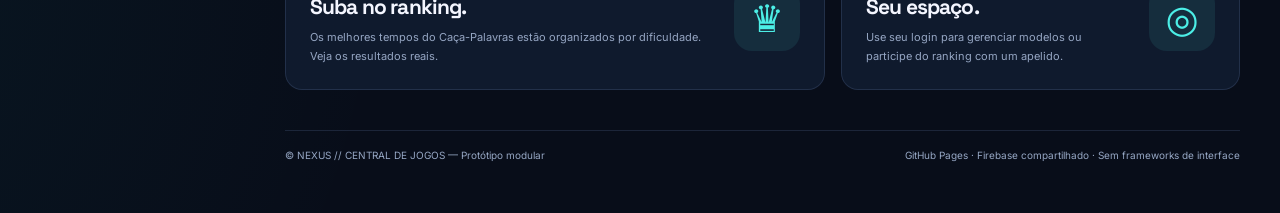
==== commit d921dccd: "Add files via upload" ====
--- a/index.html
+++ b/index.html
@@ -4,7 +4,7 @@
   <meta charset="UTF-8">
   <meta name="viewport" content="width=device-width, initial-scale=1">
   <meta name="theme-color" content="#080d19">
-  <meta name="description" content="Central de Jogos Nexus: desafios, raciocínio e rankings. Explore Caça-Palavras, Campo Minado, Sudoku, Memória e Paciência Spider.">
+  <meta name="description" content="Central de Jogos Nexus: desafios, raciocínio e rankings. Explore Caça-Palavras, Campo Minado, Sudoku, Memória, Paciência Spider, Palavras Cruzadas e CrossMath.">
   <title>NEXUS | Central de Jogos</title>
   <link rel="stylesheet" href="./assets/css/hud.css">
   <script>
@@ -91,7 +91,7 @@
           </section>
 
           <div class="stats" aria-label="Números da plataforma">
-            <div class="stat"><span class="stat-ico">◈</span><span><strong>06</strong><small>JOGOS DISPONÍVEIS</small></span></div>
+            <div class="stat"><span class="stat-ico">◈</span><span><strong>07</strong><small>JOGOS DISPONÍVEIS</small></span></div>
             <div class="stat"><span class="stat-ico">⌗</span><span><strong>04</strong><small>NÍVEIS DE DIFICULDADE</small></span></div>
             <div class="stat"><span class="stat-ico">✧</span><span><strong>12</strong><small>SUBTEMAS PARA JOGAR</small></span></div>
           </div>
@@ -110,7 +110,7 @@
 
         <!-- ===================== BIBLIOTECA ===================== -->
         <section class="page" id="view-jogos" data-view="jogos" aria-labelledby="games-title" hidden>
-          <span class="eyebrow">CATÁLOGO // 007</span>
+          <span class="eyebrow">CATÁLOGO // 008</span>
           <h1 class="page-title" id="games-title">Biblioteca de jogos<span style="color:var(--cyan)">.</span></h1>
           <p class="page-sub">Escolha um jogo disponível ou conheça o que estamos planejando. Cada jogo funciona em seu próprio módulo.</p>
           <div class="filter-row" id="category-filters" aria-label="Filtrar jogos por categoria"></div>
@@ -123,7 +123,7 @@
         <section class="page" id="view-ranking" data-view="ranking" aria-labelledby="rank-title" hidden>
           <span class="eyebrow">COMPETIÇÃO // MULTIJOGOS</span>
           <h1 class="page-title" id="rank-title">Hall da fama<span style="color:var(--cyan)">.</span></h1>
-          <p class="page-sub">Consulte os rankings dos cinco jogos. Cada modalidade mantém sua própria classificação no Firebase.</p>
+          <p class="page-sub">Consulte os rankings dos jogos com classificação habilitada. Cada modalidade mantém sua própria classificação no Firebase.</p>
           <div class="rank-game-controls" id="rank-game-controls" aria-label="Selecione o jogo do ranking">
             <button type="button" class="rank-game-btn active" data-rank-game="caca-palavras" aria-pressed="true">⌗ Caça-Palavras</button>
             <button type="button" class="rank-game-btn" data-rank-game="campo-minado" aria-pressed="false">✹ Campo Minado</button>
@@ -173,6 +173,6 @@
     <form method="dialog"><button class="btn btn-primary" value="close">Entendido</button></form>
   </dialog>
 
-  <script type="module" src="./assets/js/app.js"></script>
+  <script type="module" src="./assets/js/app.js?v=20261020-crossmath1"></script>
 </body>
 </html>
